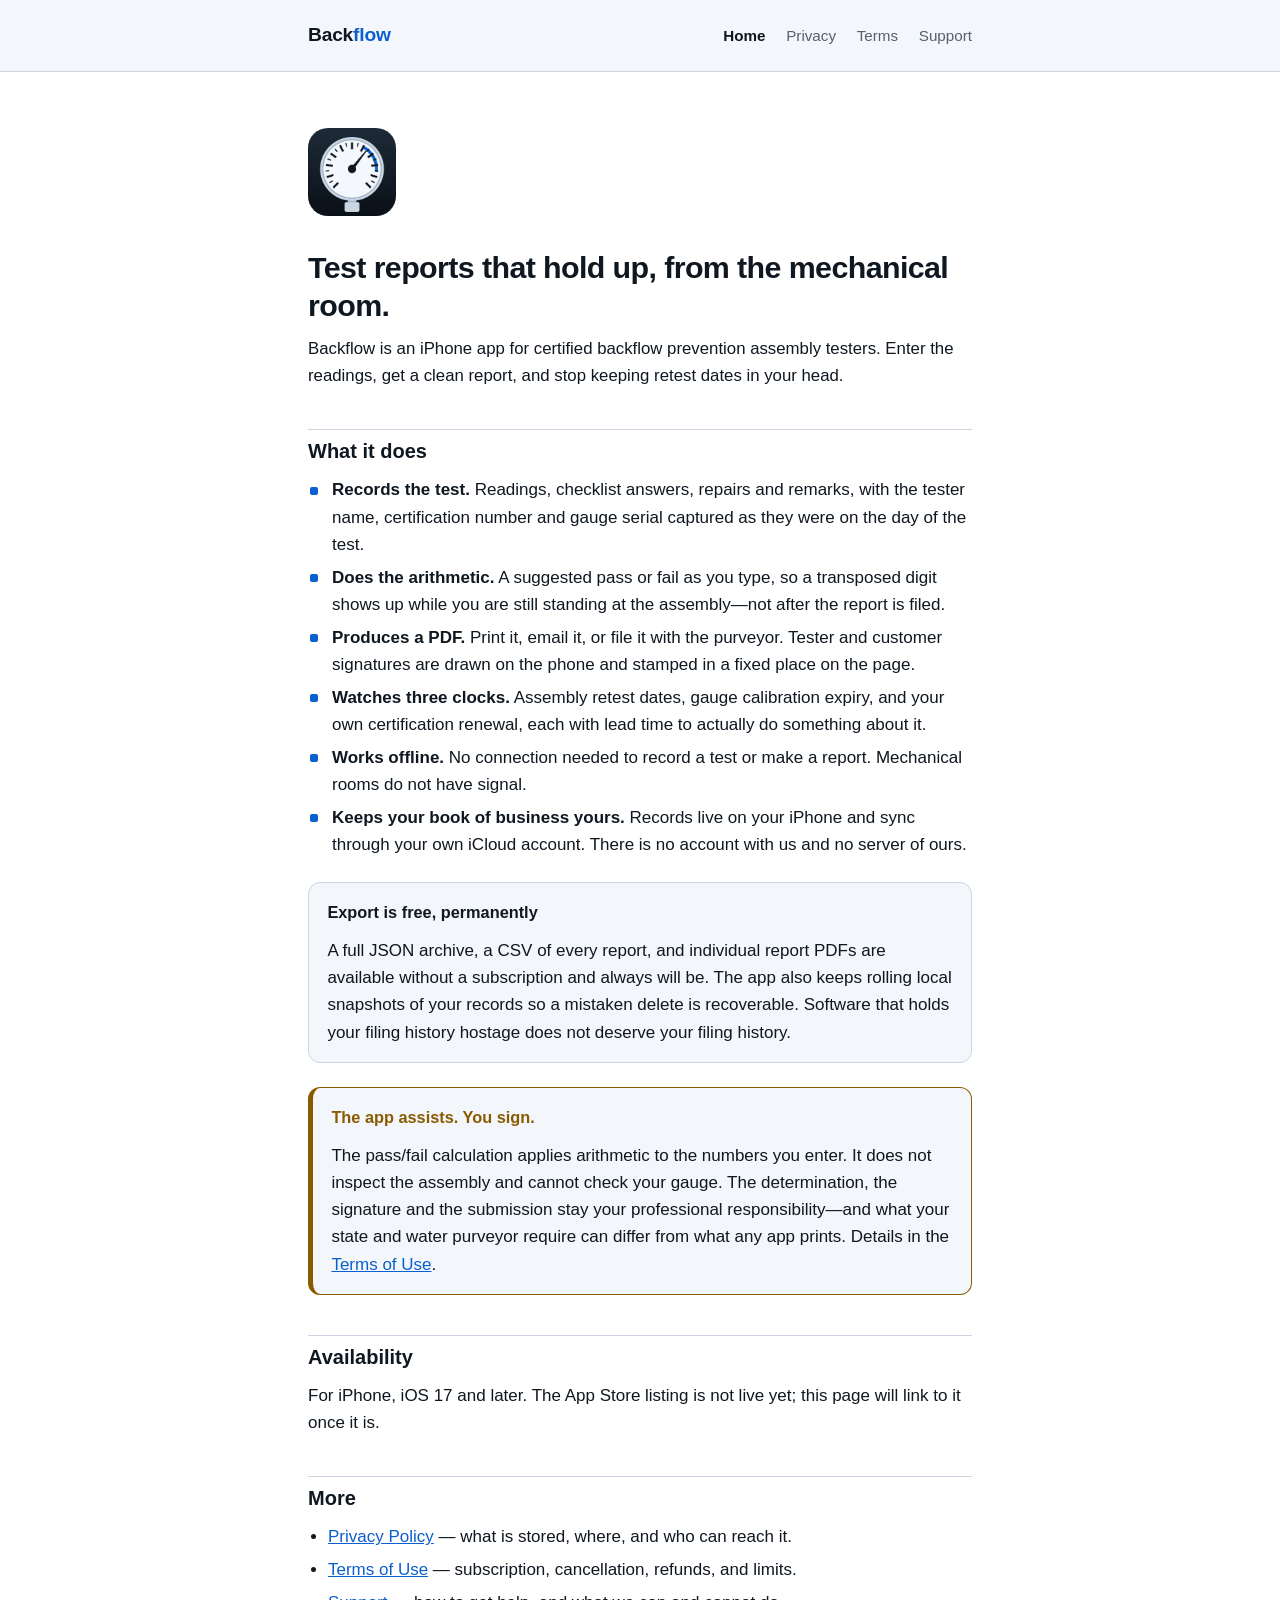
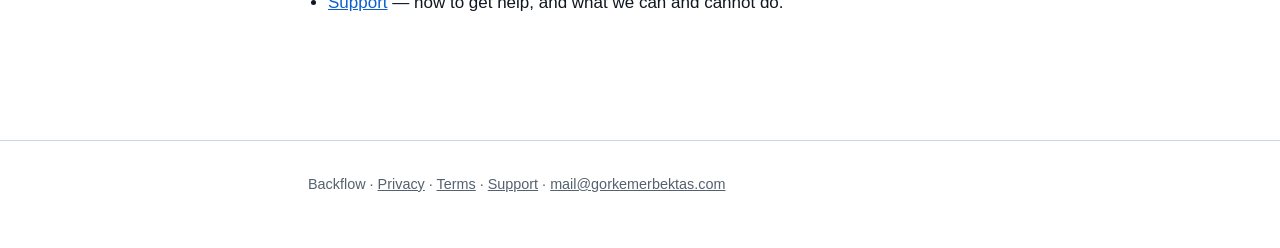
==== index.html @ 83e7043b "Backflow: privacy policy, terms of use, support" ====
<!DOCTYPE html>
<html lang="en">
<head>
<meta charset="utf-8">
<meta name="viewport" content="width=device-width, initial-scale=1">
<title>Backflow — test reports for certified testers</title>
<meta name="description" content="Record a backflow test, get a printable report, and never miss a retest date. Works offline. Your records stay yours.">
<link rel="icon" href="icon.png">
<link rel="apple-touch-icon" href="icon.png">
<link rel="stylesheet" href="style.css">
</head>
<body>

<header class="site">
  <div class="wrap">
    <a class="brand" href="index.html">Back<span>flow</span></a>
    <nav class="site">
      <a href="index.html" aria-current="page">Home</a>
      <a href="privacy.html">Privacy</a>
      <a href="terms.html">Terms</a>
      <a href="support.html">Support</a>
    </nav>
  </div>
</header>

<main class="wrap">

<img src="icon.png" alt="" width="88" height="88"
     style="border-radius:20px;margin-top:2rem;display:block;">

<h1>Test reports that hold up, from the mechanical room.</h1>

<p class="lede">
  Backflow is an iPhone app for certified backflow prevention assembly testers. Enter the
  readings, get a clean report, and stop keeping retest dates in your head.
</p>

<h2>What it does</h2>
<ul class="features">
  <li><strong>Records the test.</strong> Readings, checklist answers, repairs and remarks, with
      the tester name, certification number and gauge serial captured as they were on the
      day of the test.</li>
  <li><strong>Does the arithmetic.</strong> A suggested pass or fail as you type, so a
      transposed digit shows up while you are still standing at the assembly&mdash;not after
      the report is filed.</li>
  <li><strong>Produces a PDF.</strong> Print it, email it, or file it with the purveyor. Tester
      and customer signatures are drawn on the phone and stamped in a fixed place on the
      page.</li>
  <li><strong>Watches three clocks.</strong> Assembly retest dates, gauge calibration expiry,
      and your own certification renewal, each with lead time to actually do something
      about it.</li>
  <li><strong>Works offline.</strong> No connection needed to record a test or make a report.
      Mechanical rooms do not have signal.</li>
  <li><strong>Keeps your book of business yours.</strong> Records live on your iPhone and sync
      through your own iCloud account. There is no account with us and no server of ours.</li>
</ul>

<div class="card">
  <h3>Export is free, permanently</h3>
  <p>
    A full JSON archive, a CSV of every report, and individual report PDFs are available
    without a subscription and always will be. The app also keeps rolling local snapshots
    of your records so a mistaken delete is recoverable. Software that holds your filing
    history hostage does not deserve your filing history.
  </p>
</div>

<div class="card important">
  <h3>The app assists. You sign.</h3>
  <p>
    The pass/fail calculation applies arithmetic to the numbers you enter. It does not
    inspect the assembly and cannot check your gauge. The determination, the signature and
    the submission stay your professional responsibility&mdash;and what your state and water
    purveyor require can differ from what any app prints. Details in the
    <a href="terms.html">Terms of Use</a>.
  </p>
</div>

<h2>Availability</h2>
<p>
  For iPhone, iOS 17 and later. The App Store listing is not live yet; this page will link
  to it once it is.
</p>

<h2>More</h2>
<ul>
  <li><a href="privacy.html">Privacy Policy</a> &mdash; what is stored, where, and who can reach it.</li>
  <li><a href="terms.html">Terms of Use</a> &mdash; subscription, cancellation, refunds, and limits.</li>
  <li><a href="support.html">Support</a> &mdash; how to get help, and what we can and cannot do.</li>
</ul>

</main>

<footer class="site">
  <div class="wrap">
    <p>
      Backflow &middot;
      <a href="privacy.html">Privacy</a> &middot;
      <a href="terms.html">Terms</a> &middot;
      <a href="support.html">Support</a> &middot;
      <a href="mailto:mail@gorkemerbektas.com">mail@gorkemerbektas.com</a>
    </p>
  </div>
</footer>

</body>
</html>
---- style.css ----
/* Backflow — site styles.
   Colours come straight from assets/palette.md. No webfonts, no CDN, no JS. */

:root {
  --bg: #FFFFFF;
  --surface: #F3F6FA;
  --surface2: #E7ECF3;
  --border: #CBD4E0;
  --border-strong: #6B7787;
  --text: #0F1720;
  --text-muted: #55616F;
  --accent: #0B5FCE;
  --accent-ink: #FFFFFF;
  --pass: #137A43;
  --fail: #B3261E;
  --warn: #8A5A00;
}

@media (prefers-color-scheme: dark) {
  :root {
    --bg: #0E141C;
    --surface: #18212C;
    --surface2: #222E3C;
    --border: #33404F;
    --border-strong: #7E8C9C;
    --text: #EAF0F7;
    --text-muted: #9CABBB;
    --accent: #5FA8FF;
    --accent-ink: #0A1220;
    --pass: #3ED08A;
    --fail: #FF8A80;
    --warn: #F2B24C;
  }
}

* { box-sizing: border-box; }

html { -webkit-text-size-adjust: 100%; }

body {
  margin: 0;
  background: var(--bg);
  color: var(--text);
  font-family: -apple-system, BlinkMacSystemFont, "Segoe UI", Roboto, Helvetica, Arial, sans-serif;
  font-size: 17px;
  line-height: 1.6;
}

.wrap {
  max-width: 44rem;
  margin: 0 auto;
  padding: 1.5rem 1.25rem 4rem;
}

/* Header ------------------------------------------------------------- */

header.site {
  border-bottom: 1px solid var(--border);
  background: var(--surface);
}

header.site .wrap {
  padding-top: 1.25rem;
  padding-bottom: 1.25rem;
  display: flex;
  flex-wrap: wrap;
  gap: 0.5rem 1.25rem;
  align-items: baseline;
  justify-content: space-between;
}

.brand {
  font-size: 1.2rem;
  font-weight: 700;
  letter-spacing: -0.01em;
  color: var(--text);
  text-decoration: none;
}

.brand span { color: var(--accent); }

nav.site a {
  color: var(--text-muted);
  text-decoration: none;
  margin-right: 1rem;
  font-size: 0.95rem;
}

nav.site a:last-child { margin-right: 0; }
nav.site a:hover, nav.site a:focus { color: var(--accent); text-decoration: underline; }
nav.site a[aria-current="page"] { color: var(--text); font-weight: 600; }

/* Type ---------------------------------------------------------------- */

h1 {
  font-size: 1.9rem;
  line-height: 1.25;
  letter-spacing: -0.02em;
  margin: 2rem 0 0.5rem;
}

h2 {
  font-size: 1.25rem;
  line-height: 1.3;
  margin: 2.5rem 0 0.5rem;
  padding-top: 0.5rem;
  border-top: 1px solid var(--border);
}

h3 {
  font-size: 1.02rem;
  margin: 1.5rem 0 0.35rem;
}

p, ul, ol { margin: 0.75rem 0; }
li { margin: 0.35rem 0; }
ul, ol { padding-left: 1.25rem; }

a { color: var(--accent); }

.updated {
  color: var(--text-muted);
  font-size: 0.9rem;
  margin-top: 0;
}

.lede { font-size: 1.05rem; }

strong { font-weight: 650; }

code {
  font-family: ui-monospace, SFMono-Regular, Menlo, Consolas, monospace;
  font-size: 0.88em;
  background: var(--surface2);
  border-radius: 4px;
  padding: 0.1em 0.35em;
  word-break: break-word;
}

/* Callouts ------------------------------------------------------------ */

.card {
  background: var(--surface);
  border: 1px solid var(--border);
  border-radius: 12px;
  padding: 1rem 1.15rem;
  margin: 1.5rem 0;
}

.card h2, .card h3 { border-top: 0; margin-top: 0; padding-top: 0; }
.card :last-child { margin-bottom: 0; }

.card.important {
  border-color: var(--warn);
  border-left-width: 5px;
}

.card.important h2, .card.important h3 { color: var(--warn); }

.pill {
  display: inline-block;
  font-size: 0.78rem;
  font-weight: 650;
  letter-spacing: 0.04em;
  text-transform: uppercase;
  color: var(--accent-ink);
  background: var(--accent);
  border-radius: 999px;
  padding: 0.15rem 0.6rem;
  margin-bottom: 0.5rem;
}

/* Tables -------------------------------------------------------------- */

.table-scroll { overflow-x: auto; margin: 1rem 0; }

table {
  border-collapse: collapse;
  width: 100%;
  min-width: 30rem;
  font-size: 0.95rem;
}

th, td {
  text-align: left;
  vertical-align: top;
  padding: 0.5rem 0.65rem;
  border-bottom: 1px solid var(--border);
}

th {
  font-weight: 650;
  background: var(--surface);
  border-bottom-color: var(--border-strong);
}

/* Feature list -------------------------------------------------------- */

.features { list-style: none; padding-left: 0; }
.features li { padding-left: 1.5rem; position: relative; }
.features li::before {
  content: "";
  position: absolute;
  left: 0.15rem;
  top: 0.62em;
  width: 0.5rem;
  height: 0.5rem;
  border-radius: 2px;
  background: var(--accent);
}

/* Footer -------------------------------------------------------------- */

footer.site {
  border-top: 1px solid var(--border);
  margin-top: 3rem;
  color: var(--text-muted);
  font-size: 0.9rem;
}

footer.site .wrap { padding-top: 1.25rem; padding-bottom: 2.5rem; }
footer.site a { color: var(--text-muted); }

@media (max-width: 30rem) {
  body { font-size: 16px; }
  h1 { font-size: 1.6rem; }
  .wrap { padding-left: 1rem; padding-right: 1rem; }
}
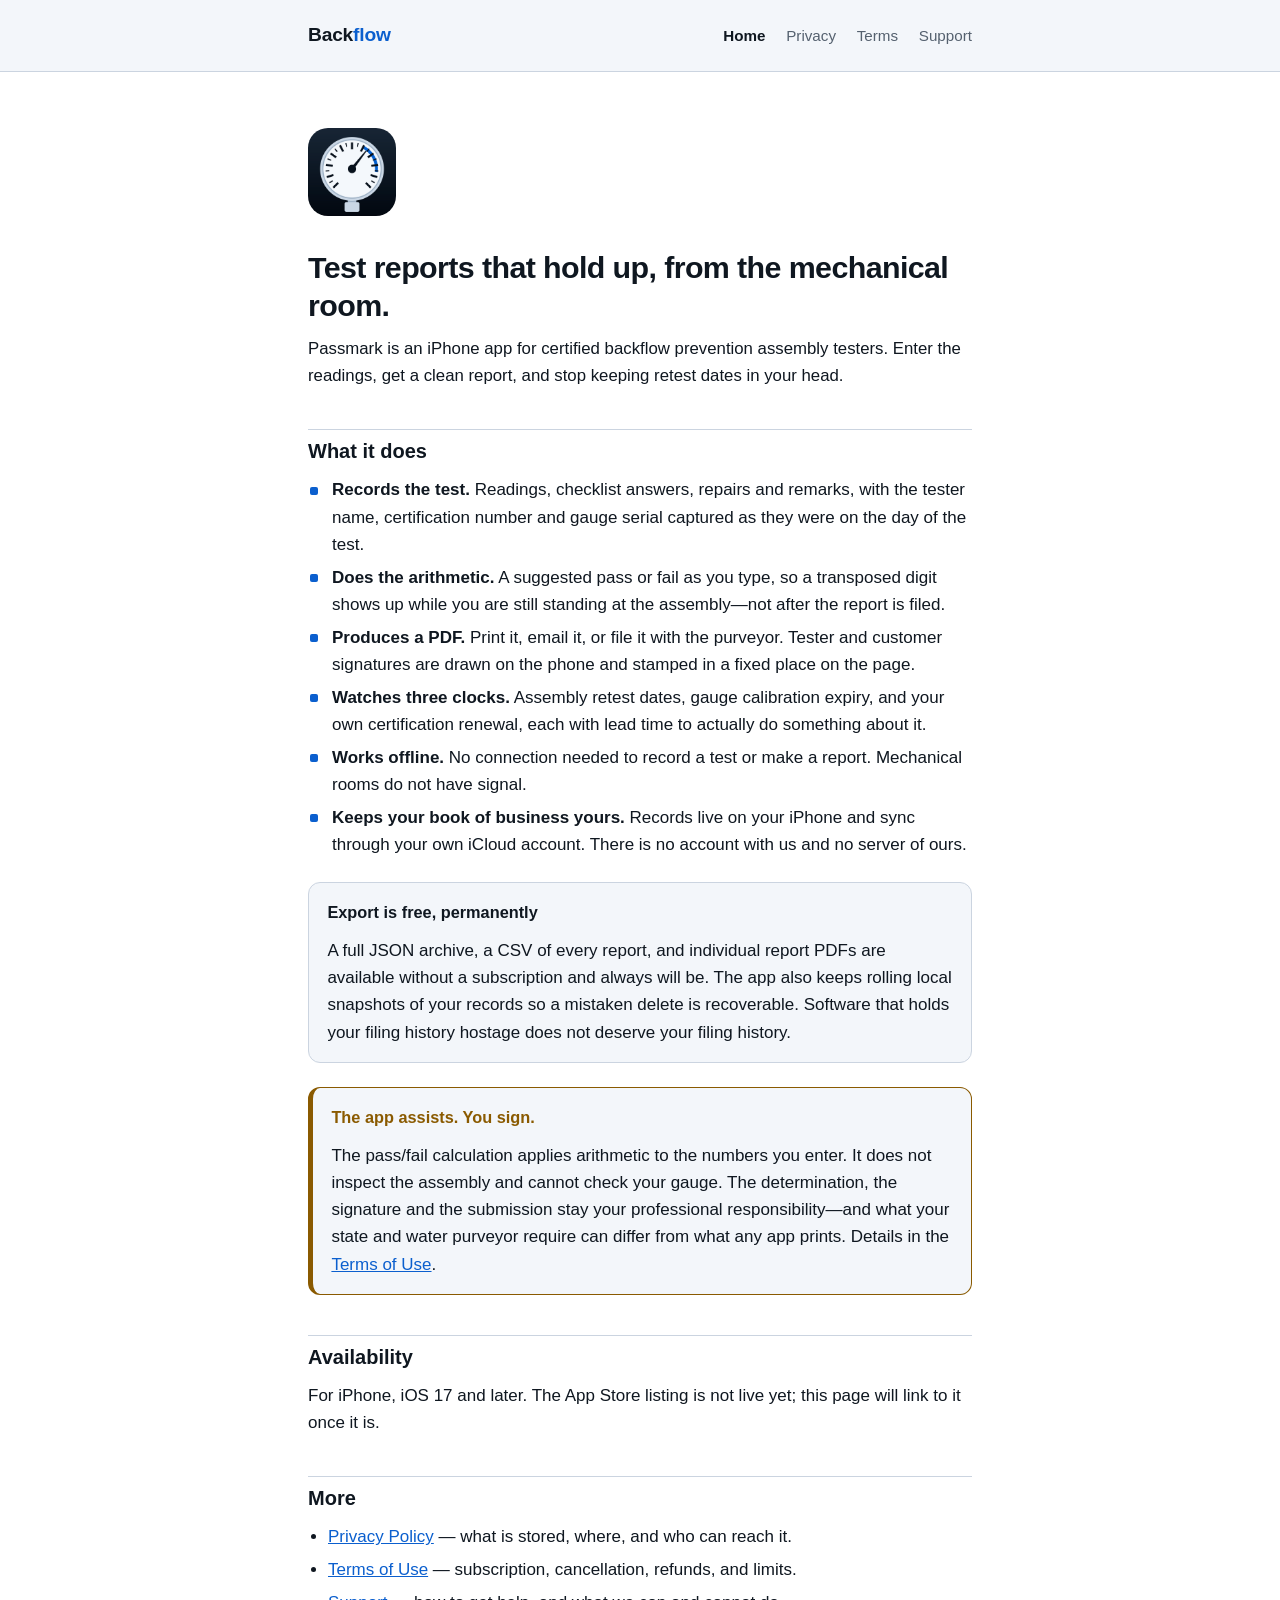
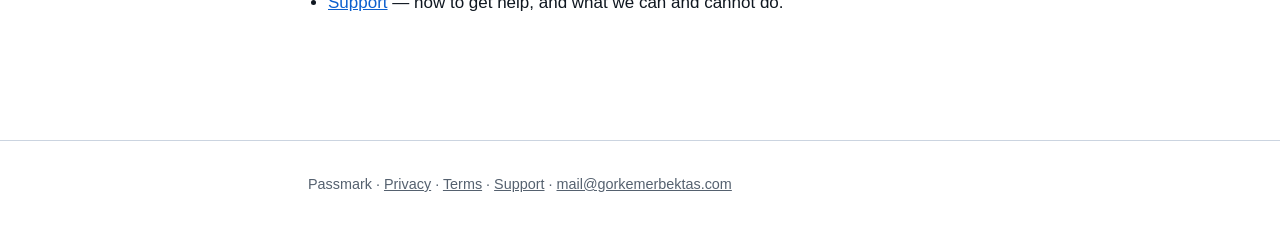
==== commit bef0db74: "Rename to Passmark" ====
--- a/index.html
+++ b/index.html
@@ -3,7 +3,7 @@
 <head>
 <meta charset="utf-8">
 <meta name="viewport" content="width=device-width, initial-scale=1">
-<title>Backflow — test reports for certified testers</title>
+<title>Passmark — test reports for certified testers</title>
 <meta name="description" content="Record a backflow test, get a printable report, and never miss a retest date. Works offline. Your records stay yours.">
 <link rel="icon" href="icon.png">
 <link rel="apple-touch-icon" href="icon.png">
@@ -31,7 +31,7 @@
 <h1>Test reports that hold up, from the mechanical room.</h1>
 
 <p class="lede">
-  Backflow is an iPhone app for certified backflow prevention assembly testers. Enter the
+  Passmark is an iPhone app for certified backflow prevention assembly testers. Enter the
   readings, get a clean report, and stop keeping retest dates in your head.
 </p>
 
@@ -94,7 +94,7 @@
 <footer class="site">
   <div class="wrap">
     <p>
-      Backflow &middot;
+      Passmark &middot;
       <a href="privacy.html">Privacy</a> &middot;
       <a href="terms.html">Terms</a> &middot;
       <a href="support.html">Support</a> &middot;
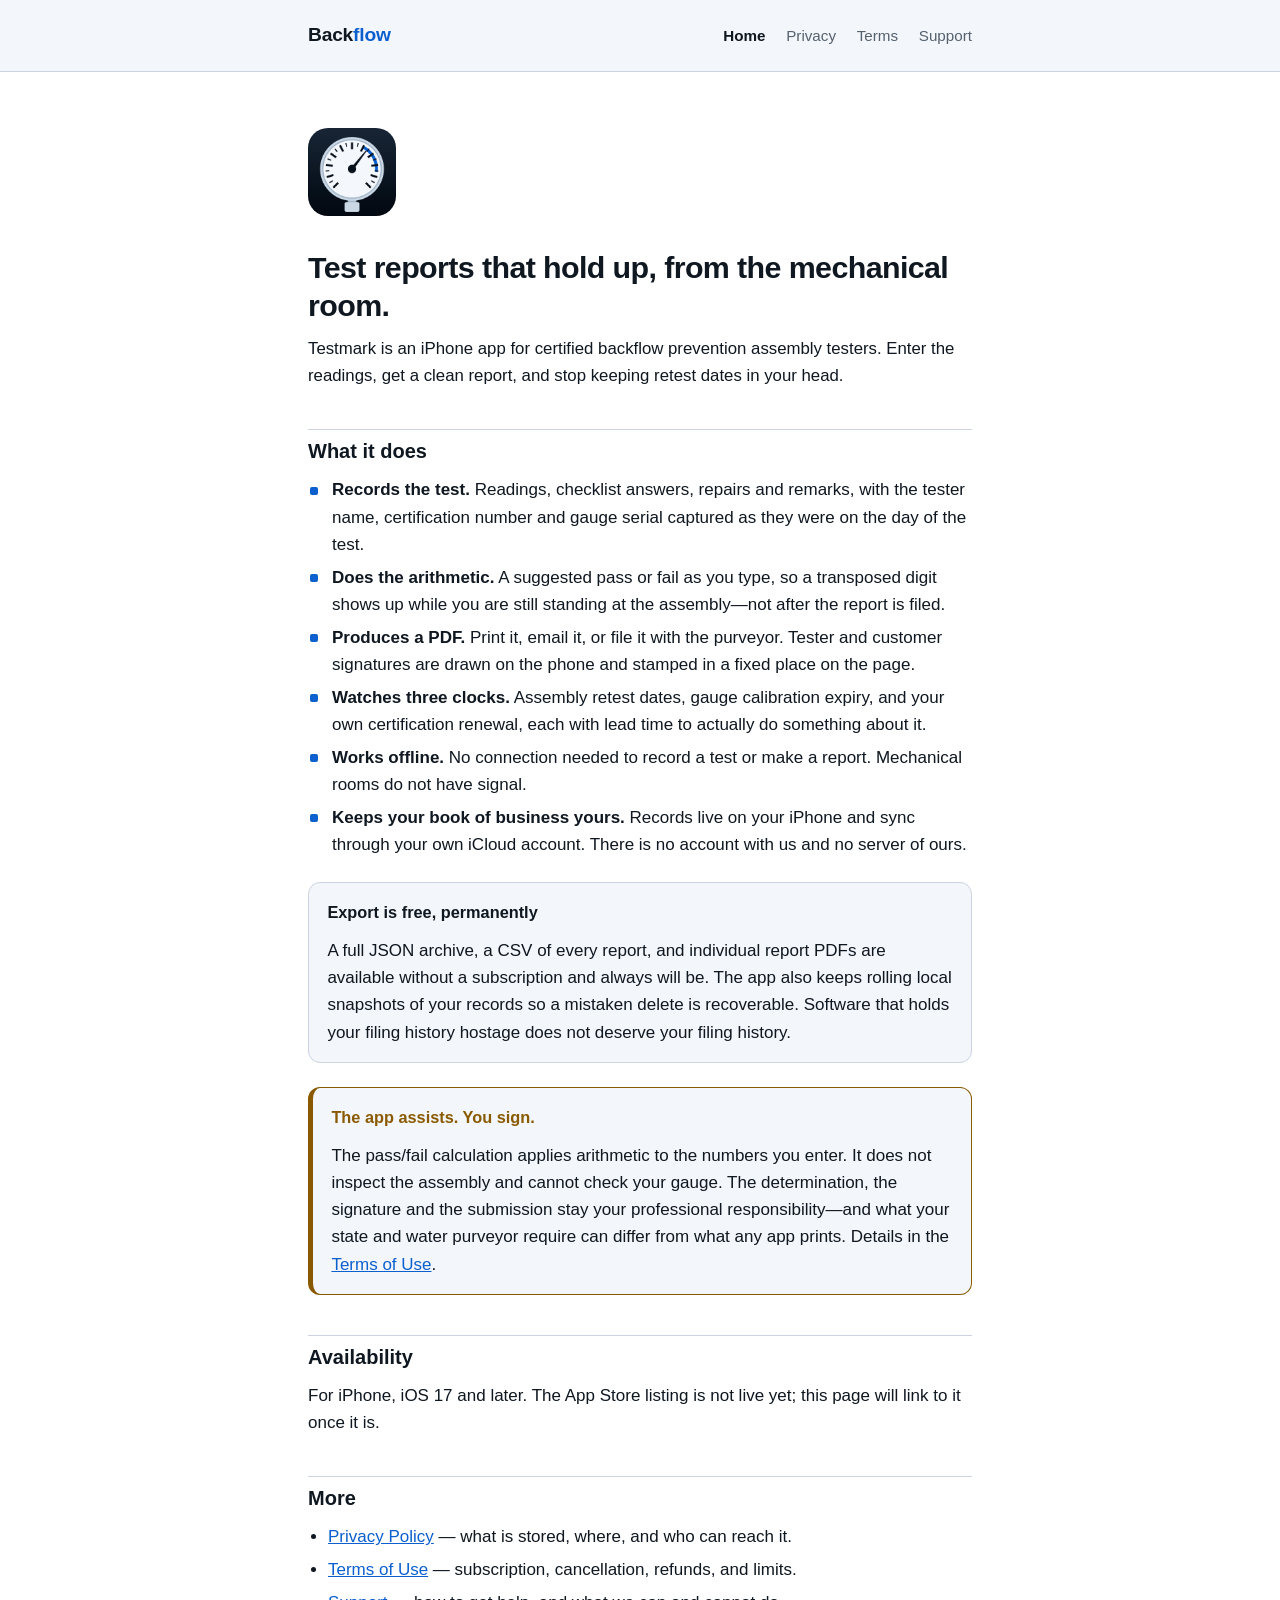
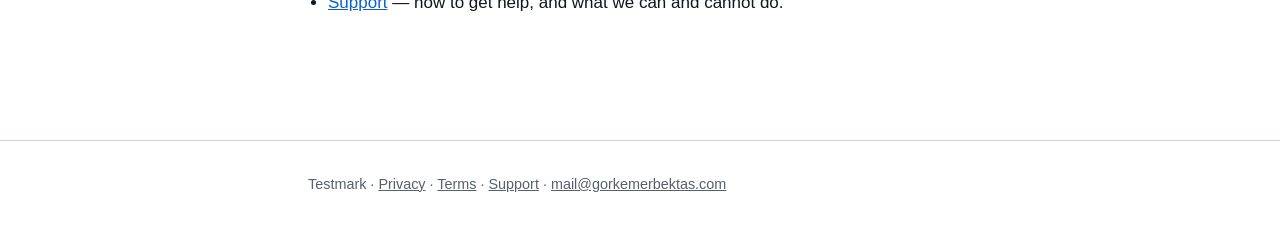
==== commit 71c388cc: "Rename to Testmark" ====
--- a/index.html
+++ b/index.html
@@ -3,7 +3,7 @@
 <head>
 <meta charset="utf-8">
 <meta name="viewport" content="width=device-width, initial-scale=1">
-<title>Passmark — test reports for certified testers</title>
+<title>Testmark — test reports for certified testers</title>
 <meta name="description" content="Record a backflow test, get a printable report, and never miss a retest date. Works offline. Your records stay yours.">
 <link rel="icon" href="icon.png">
 <link rel="apple-touch-icon" href="icon.png">
@@ -31,7 +31,7 @@
 <h1>Test reports that hold up, from the mechanical room.</h1>
 
 <p class="lede">
-  Passmark is an iPhone app for certified backflow prevention assembly testers. Enter the
+  Testmark is an iPhone app for certified backflow prevention assembly testers. Enter the
   readings, get a clean report, and stop keeping retest dates in your head.
 </p>
 
@@ -94,7 +94,7 @@
 <footer class="site">
   <div class="wrap">
     <p>
-      Passmark &middot;
+      Testmark &middot;
       <a href="privacy.html">Privacy</a> &middot;
       <a href="terms.html">Terms</a> &middot;
       <a href="support.html">Support</a> &middot;
